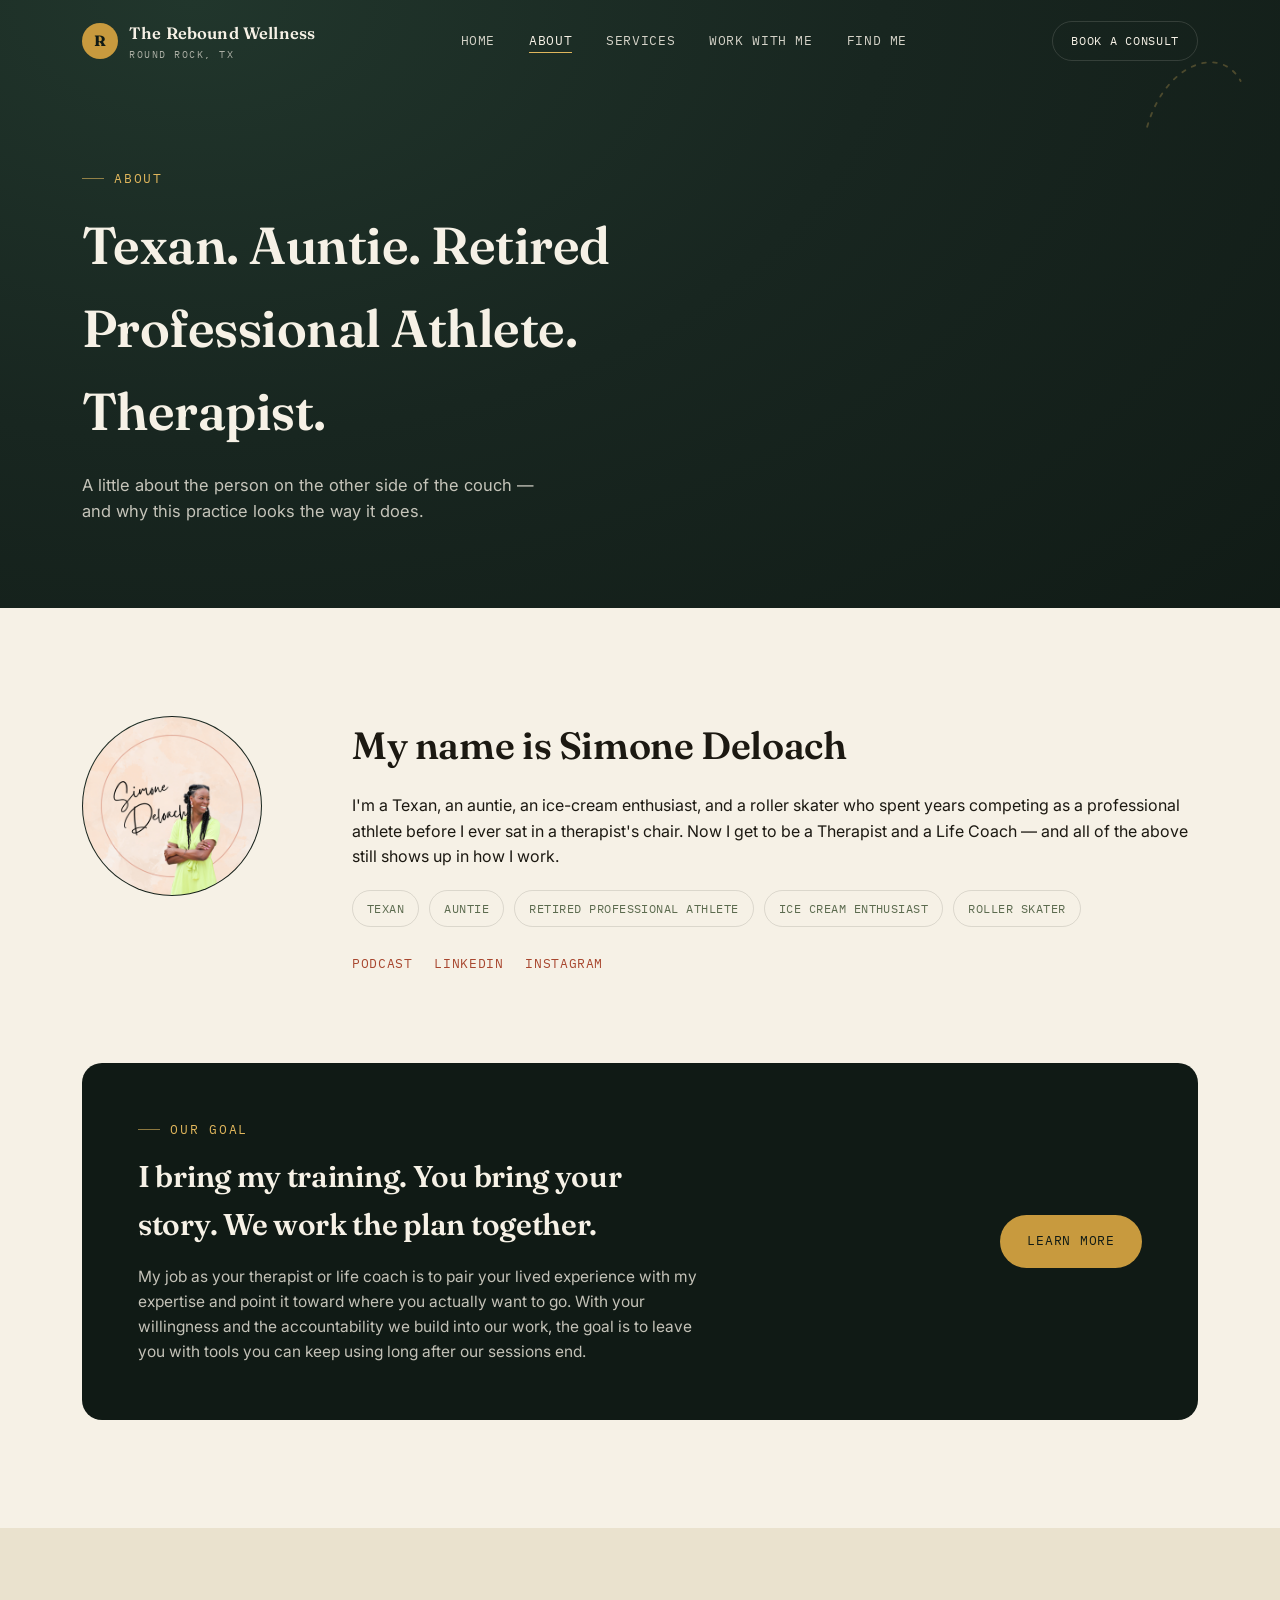
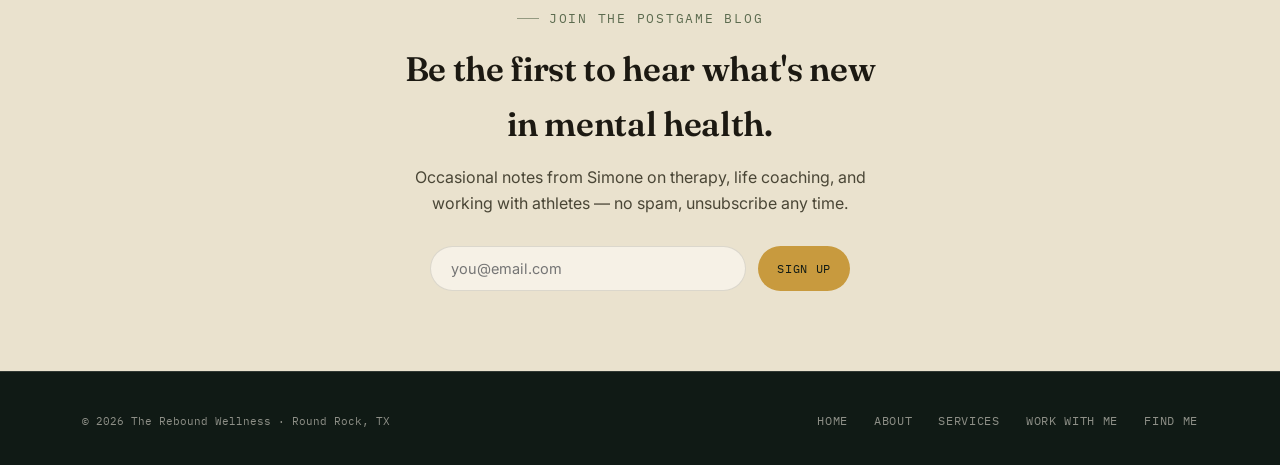
==== about.html @ cf6c08a4 "Spell out "Retired Professional Athlete" everywhere on About page Co-Authored-By: Claude Sonnet 5 <n" ====
<!DOCTYPE html>
<html lang="en">
<head>
<meta charset="UTF-8">
<meta name="viewport" content="width=device-width, initial-scale=1.0">
<title>About Simone | The Rebound Wellness</title>
<meta name="description" content="Meet Simone Deloach — Texan, auntie, retired professional athlete, and the therapist and life coach behind The Rebound Wellness.">
<link rel="preconnect" href="https://fonts.googleapis.com">
<link rel="preconnect" href="https://fonts.gstatic.com" crossorigin>
<link href="https://fonts.googleapis.com/css2?family=Fraunces:ital,opsz,wght@0,9..144,300..900;1,9..144,300..900&family=Inter:wght@400;500;600;700&family=IBM+Plex+Mono:wght@400;500&display=swap" rel="stylesheet">
<link rel="stylesheet" href="styles.css">
</head>
<body>

<nav class="nav" id="nav">
  <div class="wrap nav__row">
    <a href="index.html" class="nav__mark">
      <span class="nav__badge">R</span>
      <span class="nav__word">The Rebound Wellness<span>Round Rock, TX</span></span>
    </a>
    <div class="nav__links">
      <a href="index.html">Home</a>
      <a href="about.html" class="is-active">About</a>
      <a href="services.html">Services</a>
      <a href="work-with-me.html">Work With Me</a>
      <a href="find-me.html">Find Me</a>
    </div>
    <div class="nav__right">
      <a href="work-with-me.html" class="btn btn--ghost-dark btn--small">Book a Consult</a>
      <button class="nav__burger" id="burgerBtn" aria-label="Open menu"><span></span><span></span><span></span></button>
    </div>
  </div>
</nav>

<div class="mobile-menu" id="mobileMenu">
  <button class="mobile-close" id="mobileClose" aria-label="Close menu">&times;</button>
  <a href="index.html">Home</a>
  <a href="about.html" class="is-active">About</a>
  <a href="services.html">Services</a>
  <a href="work-with-me.html">Work With Me</a>
  <a href="find-me.html">Find Me</a>
</div>

<header class="page-hero">
  <svg class="page-hero__corner" viewBox="0 0 120 120" fill="none" aria-hidden="true">
    <path d="M10,110 C 30,40 90,20 112,60" stroke="#E0B65C" stroke-opacity="0.5" stroke-width="2" stroke-dasharray="4 8" stroke-linecap="round"/>
  </svg>
  <div class="wrap">
    <div class="eyebrow eyebrow--gold">About</div>
    <h1>Texan. Auntie. Retired Professional Athlete. Therapist.</h1>
    <p>A little about the person on the other side of the couch — and why this practice looks the way it does.</p>
  </div>
</header>

<section class="bio">
  <div class="wrap bio__grid">
    <div class="bio__badge"><img src="images/simone-deloach.png" alt="Simone Deloach"></div>
    <div>
      <h2 class="bio__name">My name is Simone Deloach</h2>
      <p>I'm a Texan, an auntie, an ice-cream enthusiast, and a roller skater who spent years competing as a professional athlete before I ever sat in a therapist's chair. Now I get to be a Therapist and a Life Coach — and all of the above still shows up in how I work.</p>
      <div class="bio__chips">
        <span class="bio__chip">Texan</span>
        <span class="bio__chip">Auntie</span>
        <span class="bio__chip">Retired Professional Athlete</span>
        <span class="bio__chip">Ice cream enthusiast</span>
        <span class="bio__chip">Roller skater</span>
      </div>
      <div class="bio__social">
        <a href="https://podcasts.apple.com/us/podcast/postgame-with-simone/id1565043404" target="_blank" rel="noopener">Podcast</a>
        <a href="https://www.linkedin.com/in/simone-deloach-lmft-a-lcdc-1b134569/" target="_blank" rel="noopener">LinkedIn</a>
        <a href="https://www.instagram.com/thereboundwellness/" target="_blank" rel="noopener">Instagram</a>
      </div>
    </div>
  </div>

  <div class="wrap">
    <div class="goal-panel">
      <div class="goal-panel__grid">
        <div>
          <div class="eyebrow eyebrow--gold">Our Goal</div>
          <h3>I bring my training. You bring your story. We work the plan together.</h3>
          <p>My job as your therapist or life coach is to pair your lived experience with my expertise and point it toward where you actually want to go. With your willingness and the accountability we build into our work, the goal is to leave you with tools you can keep using long after our sessions end.</p>
        </div>
        <a href="services.html" class="btn btn--gold">Learn more</a>
      </div>
    </div>
  </div>
</section>

<section class="newsletter" id="newsletterWrap">
  <div class="wrap newsletter__inner">
    <div class="eyebrow eyebrow--moss eyebrow--center">Join the PostGame Blog</div>
    <h2>Be the first to hear what's new in mental health.</h2>
    <p>Occasional notes from Simone on therapy, life coaching, and working with athletes — no spam, unsubscribe any time.</p>
    <form class="newsletter__form" id="newsletterForm">
      <input type="email" placeholder="you@email.com" required aria-label="Email address">
      <button type="submit" class="btn btn--gold btn--small">Sign up</button>
    </form>
    <p class="newsletter__note" id="newsletterNote">Thanks for signing up!</p>
  </div>
</section>

<footer>
  <div class="wrap footer__row">
    <div class="footer__fine">© <span id="year"></span> The Rebound Wellness · Round Rock, TX</div>
    <div class="footer__links">
      <a href="index.html">Home</a>
      <a href="about.html">About</a>
      <a href="services.html">Services</a>
      <a href="work-with-me.html">Work With Me</a>
      <a href="find-me.html">Find Me</a>
    </div>
  </div>
</footer>

<script src="script.js"></script>
</body>
</html>
---- styles.css ----
/* ==========================================================================
   The Rebound Wellness — shared design system
   ========================================================================== */

:root{
  --court:#182620;
  --court-deep:#101a15;
  --bone:#F6F1E6;
  --bone-dim:#EAE2CE;
  --gold:#C89A3E;
  --gold-bright:#E0B65C;
  --ember:#A8472F;
  --moss:#5C6B4F;
  --ink:#1C1912;
  --line-on-dark: rgba(246,241,230,0.14);
  --line-on-light: rgba(28,25,18,0.12);

  --font-display: 'Fraunces', serif;
  --font-body: 'Inter', sans-serif;
  --font-mono: 'IBM Plex Mono', monospace;

  --wrap: 1180px;
}

*{ box-sizing: border-box; margin:0; padding:0; }
html{ scroll-behavior: smooth; scroll-padding-top: 90px; }
body{
  background: var(--bone);
  color: var(--ink);
  font-family: var(--font-body);
  font-size: 16px;
  line-height: 1.6;
  -webkit-font-smoothing: antialiased;
}
img,svg{ display:block; max-width:100%; }
a{ color: inherit; text-decoration:none; }
ul{ list-style:none; }
button{ font-family: inherit; cursor:pointer; }
.wrap{ width: 100%; max-width: var(--wrap); margin: 0 auto; padding: 0 32px; }

.eyebrow{
  font-family: var(--font-mono);
  font-size: 12.5px;
  letter-spacing: 0.14em;
  text-transform: uppercase;
  display:flex; align-items:center; gap:10px;
}
.eyebrow::before{
  content:""; width:22px; height:1px; background: currentColor; opacity:0.6;
}
.eyebrow--gold{ color: var(--gold-bright); }
.eyebrow--moss{ color: var(--moss); }
.eyebrow--center{ justify-content:center; }

h1,h2,h3{ font-family: var(--font-display); font-weight: 600; letter-spacing: -0.01em; }

.btn{
  display:inline-flex; align-items:center; gap:10px;
  font-family: var(--font-mono);
  font-size: 13px; letter-spacing:0.06em; text-transform: uppercase;
  padding: 15px 26px;
  border-radius: 999px;
  border: 1px solid transparent;
  background:none;
  transition: transform 0.25s ease, background 0.25s ease, color 0.25s ease, border-color .25s ease;
}
.btn:hover{ transform: translateY(-2px); }
.btn--gold{ background: var(--gold); color: var(--court-deep); }
.btn--gold:hover{ background: var(--gold-bright); }
.btn--ghost-dark{ border-color: var(--line-on-dark); color: var(--bone); }
.btn--ghost-dark:hover{ border-color: var(--gold-bright); color: var(--gold-bright); }
.btn--ghost-light{ border-color: var(--line-on-light); color: var(--ink); }
.btn--ghost-light:hover{ border-color: var(--ember); color: var(--ember); }
.btn--small{ padding: 10px 18px; font-size:11.5px; }

/* ---------- NAV ---------- */
.nav{
  position: fixed; top:0; left:0; right:0; z-index: 100;
  padding: 20px 0;
  transition: background .35s ease, padding .35s ease, border-color .35s ease;
  border-bottom: 1px solid transparent;
}
.nav.is-scrolled{
  background: rgba(246,241,230,0.92);
  backdrop-filter: blur(10px);
  padding: 13px 0;
  border-bottom-color: var(--line-on-light);
}
/* interior pages start with a dark hero already, so the nav needs to sit
   readably before scroll too — pages without the tall animated hero opt
   into .nav--solid to render on a bone background from the start */
.nav--solid{ background: rgba(246,241,230,0.92); backdrop-filter: blur(10px); border-bottom-color: var(--line-on-light); }
.nav--solid .nav__mark, .nav--solid .nav__links a, .nav--solid .nav__burger span{ color: var(--ink) !important; }
.nav--solid .nav__burger span{ background: var(--ink); }

.nav__row{ display:flex; align-items:center; justify-content:space-between; }
.nav__mark{ display:flex; align-items:center; gap:11px; color: var(--bone); }
.nav.is-scrolled .nav__mark{ color: var(--ink); }
.nav__badge{
  width:36px; height:36px; border-radius:50%;
  background: var(--gold);
  color: var(--court-deep);
  font-family: var(--font-display); font-weight:700; font-size:15px;
  display:flex; align-items:center; justify-content:center;
  flex-shrink:0;
}
.nav__word{ font-family: var(--font-display); font-size:16.5px; font-weight:600; letter-spacing:0.01em; }
.nav__word span{ display:block; font-family: var(--font-mono); font-size:9.5px; letter-spacing:0.16em; text-transform:uppercase; opacity:0.65; font-weight:400; margin-top:1px;}

.nav__links{ display:flex; align-items:center; gap:34px; }
.nav__links a{
  font-family: var(--font-mono); font-size:12.5px; letter-spacing:0.05em; text-transform:uppercase;
  color: var(--bone); opacity:0.85; position:relative; padding-bottom:3px;
}
.nav.is-scrolled .nav__links a{ color: var(--ink); }
.nav__links a::after{
  content:""; position:absolute; left:0; bottom:0; width:0; height:1px; background: var(--gold-bright);
  transition: width .25s ease;
}
.nav__links a:hover::after{ width:100%; }
.nav__links a.is-active{ opacity:1; }
.nav__links a.is-active::after{ width:100%; }
.nav__right{ display:flex; align-items:center; gap:22px; }

.nav__burger{
  display:none; flex-direction:column; gap:5px; background:none; border:none; padding:6px;
}
.nav__burger span{ width:22px; height:2px; background: var(--bone); display:block; }
.nav.is-scrolled .nav__burger span{ background: var(--ink); }

.mobile-menu{
  position: fixed; inset:0; background: var(--court-deep); z-index: 99;
  display:flex; flex-direction:column; align-items:center; justify-content:center; gap:28px;
  transform: translateY(-100%); transition: transform .4s ease;
}
.mobile-menu.is-open{ transform: translateY(0); }
.mobile-menu a{ font-family: var(--font-display); font-size: 30px; color: var(--bone); }
.mobile-menu a:hover{ color: var(--gold-bright); }
.mobile-menu a.is-active{ color: var(--gold-bright); }
.mobile-close{ position:absolute; top:24px; right:28px; background:none; border:none; color:var(--bone); font-size:28px; }

/* ---------- HOME HERO (index.html only) ---------- */
.hero{
  position:relative;
  background: radial-gradient(120% 140% at 85% 0%, #21362c 0%, var(--court) 45%, var(--court-deep) 100%);
  color: var(--bone);
  padding: 168px 0 110px;
  overflow:hidden;
}
.hero__bgword{
  position:absolute; top:8%; left:-4%;
  font-family: var(--font-display); font-weight:700; font-size: 260px;
  color: rgba(246,241,230,0.035);
  letter-spacing: -0.03em; white-space:nowrap; transform: rotate(-4deg);
  pointer-events:none; user-select:none;
}
.hero__grid{
  position:relative; z-index:2;
  display:grid; grid-template-columns: 1.05fr 0.85fr; gap:50px; align-items:center;
}
.hero__eyebrow{ margin-bottom: 26px; }
.hero h1{
  font-size: clamp(38px, 5vw, 62px);
  line-height: 1.06;
  max-width: 640px;
}
.hero h1 em{ font-style: italic; color: var(--gold-bright); font-weight:500; }
.hero__sub{
  margin-top: 24px; max-width: 460px;
  font-size: 17px; color: rgba(246,241,230,0.78);
}
.hero__ctas{ margin-top: 38px; display:flex; gap:16px; flex-wrap:wrap; }

.hero__visual{ position:relative; width:100%; aspect-ratio: 1/0.92; }
.hero__visual svg{ width:100%; height:100%; }
.arc-path{
  stroke-dasharray: 6 10;
  stroke-dashoffset: 900;
  animation: draw-arc 2.4s 0.4s cubic-bezier(.4,.1,.2,1) forwards;
}
.arc-hoop-ring{ opacity:0; animation: fade-in 0.6s 2.2s ease forwards; }
.arc-ball{
  opacity:0; transform-origin: center;
  animation: fade-in 0.4s 2.1s ease forwards, pulse-ball 2.4s 2.5s ease-in-out infinite;
}
@keyframes draw-arc{ to{ stroke-dashoffset: 0; } }
@keyframes fade-in{ to{ opacity:1; } }
@keyframes pulse-ball{
  0%,100%{ transform: scale(1); opacity:1; }
  50%{ transform: scale(1.35); opacity:0.55; }
}
@media (prefers-reduced-motion: reduce){
  .arc-path{ animation:none; stroke-dashoffset:0; }
  .arc-hoop-ring,.arc-ball{ animation:none; opacity:1; }
}

.hero__scroll{
  position:absolute; bottom:36px; left:32px; z-index:2;
  display:flex; align-items:center; gap:10px;
  font-family: var(--font-mono); font-size:11px; letter-spacing:0.14em; text-transform:uppercase;
  color: rgba(246,241,230,0.55);
}
.hero__scroll-line{ width:1px; height:34px; background: linear-gradient(var(--gold-bright), transparent); }

/* ---------- INTERIOR PAGE HERO (about/services/work-with-me/find-me) ---------- */
.page-hero{
  position:relative; overflow:hidden;
  background: radial-gradient(120% 160% at 15% 0%, #21362c 0%, var(--court) 45%, var(--court-deep) 100%);
  color: var(--bone);
  padding: 168px 0 84px;
}
.page-hero__corner{
  position:absolute; top:26px; right:32px; width:110px; height:110px; opacity:0.55;
}
.page-hero h1{ font-size: clamp(34px,4.6vw,52px); margin-top:16px; max-width:640px; }
.page-hero p{ margin-top:18px; max-width:480px; font-size:16.5px; color: rgba(246,241,230,0.78); }
.page-hero__ctas{ margin-top:32px; display:flex; gap:16px; flex-wrap:wrap; }

/* ---------- SECTION SHARED ---------- */
section{ padding: 108px 0; }
.section--tight{ padding: 84px 0; }
.section-head{ max-width: 620px; margin-bottom: 56px; }
.section-head h2{ font-size: clamp(30px,3.4vw,42px); margin-top:18px; }
.section-head p{ margin-top:16px; color: #43402f; font-size:16px; max-width:520px; }
.section-head--center{ margin-left:auto; margin-right:auto; text-align:center; }
.section-head--center p{ margin-left:auto; margin-right:auto; }
.section-head--center .eyebrow{ justify-content:center; }

/* ---------- JOURNEY / TIMELINE ---------- */
.journey{ background: var(--bone); position:relative; }
.timeline{ border-top: 1px solid var(--line-on-light); }
.tl-item{
  display:grid; grid-template-columns: 130px 40px 1fr;
  gap: 0 26px;
  padding: 34px 0;
  border-bottom: 1px solid var(--line-on-light);
}
.tl-item__date{
  font-family: var(--font-mono); font-size:14px; letter-spacing:0.04em; color: var(--ember);
  padding-top:4px;
}
.tl-item__rail{ display:flex; justify-content:center; }
.tl-item__dot{
  width:11px; height:11px; border-radius:50%; background: var(--gold); margin-top:8px;
  box-shadow: 0 0 0 5px var(--bone-dim);
}
.tl-item__title{ font-family: var(--font-display); font-size:21px; font-weight:600; margin-bottom:8px; }
.tl-item__body{ color:#4a4636; max-width: 620px; font-size:15.5px; }

/* ---------- QUOTE ---------- */
.quote-band{
  background: var(--court-deep); color: var(--bone);
  position:relative; overflow:hidden;
}
.quote-band::before{
  content:""; position:absolute; inset:0;
  background-image: repeating-linear-gradient(115deg, rgba(246,241,230,0.03) 0 1px, transparent 1px 64px);
}
.quote-inner{ position:relative; max-width: 780px; margin:0 auto; text-align:center; }
.quote-mark{
  font-family: var(--font-display); font-size:80px; color: var(--gold); line-height:1; margin-bottom:6px;
}
.quote-text{
  font-family: var(--font-display); font-weight:400; font-style:italic;
  font-size: clamp(22px,2.6vw,30px); line-height:1.4; color: var(--bone);
}
.quote-cite{
  margin-top: 28px; font-family: var(--font-mono); font-size:12.5px; letter-spacing:0.08em;
  text-transform:uppercase; color: var(--gold-bright);
}

/* ---------- SERVICES ---------- */
.services{ background: var(--bone); }
.service-grid{ display:grid; grid-template-columns: repeat(3,1fr); gap:1px; background: var(--line-on-light); border:1px solid var(--line-on-light); }
.service-card{
  background: var(--bone); padding: 44px 34px;
  display:flex; flex-direction:column; min-height: 340px;
  transition: background .3s ease;
}
.service-card:hover{ background: var(--bone-dim); }
.service-card__num{ font-family: var(--font-mono); font-size:13px; color: var(--gold); letter-spacing:0.05em; }
.service-card h3{ font-size:23px; margin-top:18px; margin-bottom:14px; }
.service-card p{ color:#4a4636; font-size:15px; flex-grow:1; }
.service-card .btn{ align-self:flex-start; margin-top:24px; }

/* ---------- PARTNERS strip (teaser row) ---------- */
.partners{ padding: 70px 0; background: var(--bone-dim); }
.partners__row{ display:flex; flex-wrap:wrap; align-items:center; justify-content:center; gap: 14px 0; }
.partners__row span.mark{ font-family: var(--font-mono); font-size:13px; letter-spacing:0.06em; text-transform:uppercase; color: var(--moss); padding: 0 22px; }
.partners__row span.sep{ color: var(--gold); opacity:0.7; font-size:13px; }
.partners__label{ text-align:center; margin-bottom:30px; }
.partners__more{ text-align:center; margin-top:34px; }

/* ---------- SPOTLIGHTS (Find Me page) ---------- */
.spotlight{
  display:grid; grid-template-columns: 90px 1fr; gap:0 30px;
  padding: 48px 0; border-bottom: 1px solid var(--line-on-light);
  align-items:start;
}
.spotlight:first-child{ border-top: 1px solid var(--line-on-light); }
.spotlight__num{ font-family: var(--font-mono); font-size:15px; color: var(--gold); padding-top:6px; }
.spotlight__body h3{ font-size:26px; margin-bottom:14px; }
.spotlight__body p{ color:#4a4636; font-size:15.5px; max-width:640px; margin-bottom:16px; }

/* ---------- NOTICE CARD (full Good Faith Estimate section) ---------- */
.notice{ background: var(--bone); }
.notice-card{
  background: var(--bone-dim); border:1px solid var(--line-on-light); border-radius: 18px;
  padding: 46px 50px;
}
.notice-card h3{ font-size:22px; margin-top:14px; margin-bottom:16px; }
.notice-card p{ color:#4a4636; font-size:15px; max-width:760px; margin-bottom:14px; }
.notice-card p:last-child{ margin-bottom:0; }
.notice-card a{ color: var(--ember); border-bottom:1px solid rgba(168,71,47,0.35); }

/* ---------- GOOD FAITH STRIP ---------- */
.gfe-strip{ background: var(--court); color: rgba(246,241,230,0.72); padding: 26px 0; font-size:13px; line-height:1.7; }
.gfe-strip .wrap{ display:flex; gap:18px; align-items:flex-start; }
.gfe-strip strong{ color: var(--bone); }
.gfe-strip a{ color: var(--gold-bright); border-bottom:1px solid rgba(224,182,92,0.4); }
.gfe-icon{ font-family: var(--font-mono); color: var(--gold-bright); flex-shrink:0; }

/* ---------- BIO / ABOUT ---------- */
.bio{ background: var(--bone); }
.bio__grid{ display:grid; grid-template-columns: 220px 1fr; gap:50px; align-items:start; }
.bio__badge{
  width:180px; height:180px; border-radius:50%;
  background: radial-gradient(circle at 35% 30%, #21362c, var(--court-deep));
  display:flex; align-items:center; justify-content:center;
  font-family: var(--font-display); font-weight:700; font-size:56px; color: var(--gold-bright);
  border: 1px solid var(--line-on-light);
  overflow: hidden;
}
.bio__badge img{ width:100%; height:100%; object-fit:cover; display:block; }
.bio__name{ font-size: clamp(28px,3vw,38px); margin-bottom:16px; }
.bio__chips{ display:flex; flex-wrap:wrap; gap:10px; margin: 20px 0 26px; }
.bio__chip{
  font-family: var(--font-mono); font-size:12px; letter-spacing:0.04em; text-transform:uppercase;
  padding: 8px 14px; border-radius: 999px; border:1px solid var(--line-on-light); color: var(--moss);
}
.bio__social{ display:flex; gap:22px; margin-top:8px; }
.bio__social a{ font-family: var(--font-mono); font-size:12.5px; letter-spacing:0.05em; text-transform:uppercase; color: var(--ember); }
.bio__social a:hover{ text-decoration: underline; }

.goal-panel{ background: var(--court-deep); color: var(--bone); border-radius: 20px; padding: 56px; margin-top: 90px; }
.goal-panel__grid{ display:grid; grid-template-columns: 1fr auto; gap: 40px; align-items:center; }
.goal-panel h3{ font-size: clamp(24px,2.6vw,30px); margin-top:14px; max-width:560px; }
.goal-panel p{ margin-top:16px; color: rgba(246,241,230,0.78); max-width:560px; font-size:15.5px; }

.newsletter{ background: var(--bone-dim); padding: 80px 0; }
.newsletter__inner{ max-width:560px; margin:0 auto; text-align:center; }
.newsletter__inner h2{ font-size: clamp(26px,3vw,34px); margin-top:14px; }
.newsletter__inner p{ margin-top:14px; color:#4a4636; }
.newsletter__form{ display:flex; gap:12px; margin-top:30px; max-width:420px; margin-left:auto; margin-right:auto; }
.newsletter__form input{
  flex-grow:1; border:1.5px solid var(--line-on-light); background: var(--bone); border-radius: 999px;
  padding: 13px 20px; font-family: var(--font-body); font-size:14.5px; color: var(--ink);
}
.newsletter__form input:focus{ outline:none; border-color: var(--ember); }
.newsletter__note{ display:none; margin-top:18px; font-family: var(--font-mono); font-size:13px; color: var(--moss); }
.newsletter__note.is-visible{ display:block; }
.newsletter.is-sent form{ display:none; }

/* ---------- HOURS / INFO (Work With Me page) ---------- */
.info-grid{ display:grid; grid-template-columns: 1fr 1fr; gap: 60px; }
.info-block h3{ font-size:21px; margin-bottom:22px; }
.hours-table{ width:100%; border-collapse:collapse; }
.hours-table tr{ border-bottom: 1px solid var(--line-on-light); }
.hours-table tr:last-child{ border-bottom:none; }
.hours-table td{ padding: 14px 0; font-size:15px; }
.hours-table td:first-child{ font-family: var(--font-mono); font-size:12.5px; letter-spacing:0.05em; text-transform:uppercase; color: var(--moss); }
.hours-table td:last-child{ text-align:right; color: var(--ink); }
.reach-list{ display:flex; flex-direction:column; gap:18px; }
.reach-list__item{ display:flex; gap:16px; }
.reach-list__label{ font-family: var(--font-mono); font-size:11px; letter-spacing:0.08em; text-transform:uppercase; color: var(--ember); width:80px; flex-shrink:0; padding-top:2px; }
.reach-list__value{ font-size:15.5px; }
.reach-list__value a:hover{ color: var(--ember); }

/* ---------- CONTACT ---------- */
.contact{ background: var(--court-deep); color: var(--bone); }
.contact__grid{ display:grid; grid-template-columns: 0.85fr 1fr; gap:70px; }
.contact h2{ font-size: clamp(30px,3.4vw,42px); margin-top:18px; color:var(--bone); }
.contact__intro{ margin-top:18px; color: rgba(246,241,230,0.72); max-width:420px; font-size:16px; }
.contact__info{ margin-top:40px; display:flex; flex-direction:column; gap:22px; }
.contact__info-item{ display:flex; gap:16px; }
.contact__info-label{ font-family: var(--font-mono); font-size:11px; letter-spacing:0.1em; text-transform:uppercase; color: var(--gold-bright); width:90px; flex-shrink:0; padding-top:2px; }
.contact__info-value{ font-size:15.5px; color: var(--bone); }
.contact__info-value a:hover{ color: var(--gold-bright); }

.form-panel{ background: var(--bone); color: var(--ink); border-radius: 18px; padding: 40px; }
.form-row{ display:grid; grid-template-columns: 1fr 1fr; gap:20px; }
.field{ margin-bottom: 22px; }
.field label{ display:block; font-family: var(--font-mono); font-size:11px; letter-spacing:0.08em; text-transform:uppercase; color: var(--moss); margin-bottom:8px; }
.field input, .field textarea{
  width:100%; border:none; border-bottom: 1.5px solid var(--line-on-light);
  background:transparent; padding: 9px 2px; font-family: var(--font-body); font-size:15px; color: var(--ink);
  transition: border-color .25s ease;
}
.field input:focus, .field textarea:focus{ outline:none; border-color: var(--ember); }
.field textarea{ resize: vertical; min-height:90px; }
.form-panel .btn{ width:100%; justify-content:center; margin-top:6px; }
.form-note{ display:none; text-align:center; padding: 30px 10px; font-family: var(--font-display); font-size:19px; }
.form-note.is-visible{ display:block; }
.form-panel.is-sent form{ display:none; }

/* ---------- CTA BAND (generic, used on interior pages) ---------- */
.cta-band{ background: var(--bone-dim); padding: 80px 0; text-align:center; }
.cta-band h2{ font-size: clamp(26px,3vw,36px); margin-top:14px; }
.cta-band p{ margin-top:14px; color:#4a4636; max-width:480px; margin-left:auto; margin-right:auto; }
.cta-band .btn{ margin-top:30px; }

/* ---------- FOOTER ---------- */
footer{ background: var(--court-deep); color: rgba(246,241,230,0.55); padding: 40px 0 34px; border-top:1px solid var(--line-on-dark); }
.footer__row{ display:flex; justify-content:space-between; align-items:center; flex-wrap:wrap; gap:16px; }
.footer__links{ display:flex; gap:26px; }
.footer__links a{ font-family: var(--font-mono); font-size:11.5px; letter-spacing:0.06em; text-transform:uppercase; }
.footer__links a:hover{ color: var(--gold-bright); }
.footer__fine{ font-family: var(--font-mono); font-size:11px; }

/* ---------- RESPONSIVE ---------- */
@media (max-width: 940px){
  .hero__grid{ grid-template-columns: 1fr; }
  .hero__visual{ max-width: 380px; margin-top:20px; }
  .service-grid{ grid-template-columns: 1fr; }
  .contact__grid{ grid-template-columns: 1fr; gap:44px; }
  .nav__links, .nav__right .btn--ghost-dark{ display:none; }
  .nav__burger{ display:flex; }
  .tl-item{ grid-template-columns: 90px 26px 1fr; }
  .bio__grid{ grid-template-columns: 1fr; }
  .bio__badge{ width:130px; height:130px; font-size:42px; }
  .goal-panel__grid{ grid-template-columns: 1fr; text-align:left; }
  .info-grid{ grid-template-columns: 1fr; gap:40px; }
}
@media (max-width: 560px){
  .wrap{ padding:0 22px; }
  section{ padding: 78px 0; }
  .hero{ padding:150px 0 90px; }
  .page-hero{ padding:140px 0 64px; }
  .form-row{ grid-template-columns:1fr; }
  .tl-item{ grid-template-columns: 1fr; gap:6px; }
  .tl-item__rail{ display:none; }
  .hero__scroll{ display:none; }
  .form-panel{ padding:28px; }
  .gfe-strip .wrap{ flex-direction:column; gap:6px; }
  .goal-panel{ padding:34px; }
  .newsletter__form{ flex-direction:column; }
  .spotlight{ grid-template-columns: 1fr; gap:8px; }
}
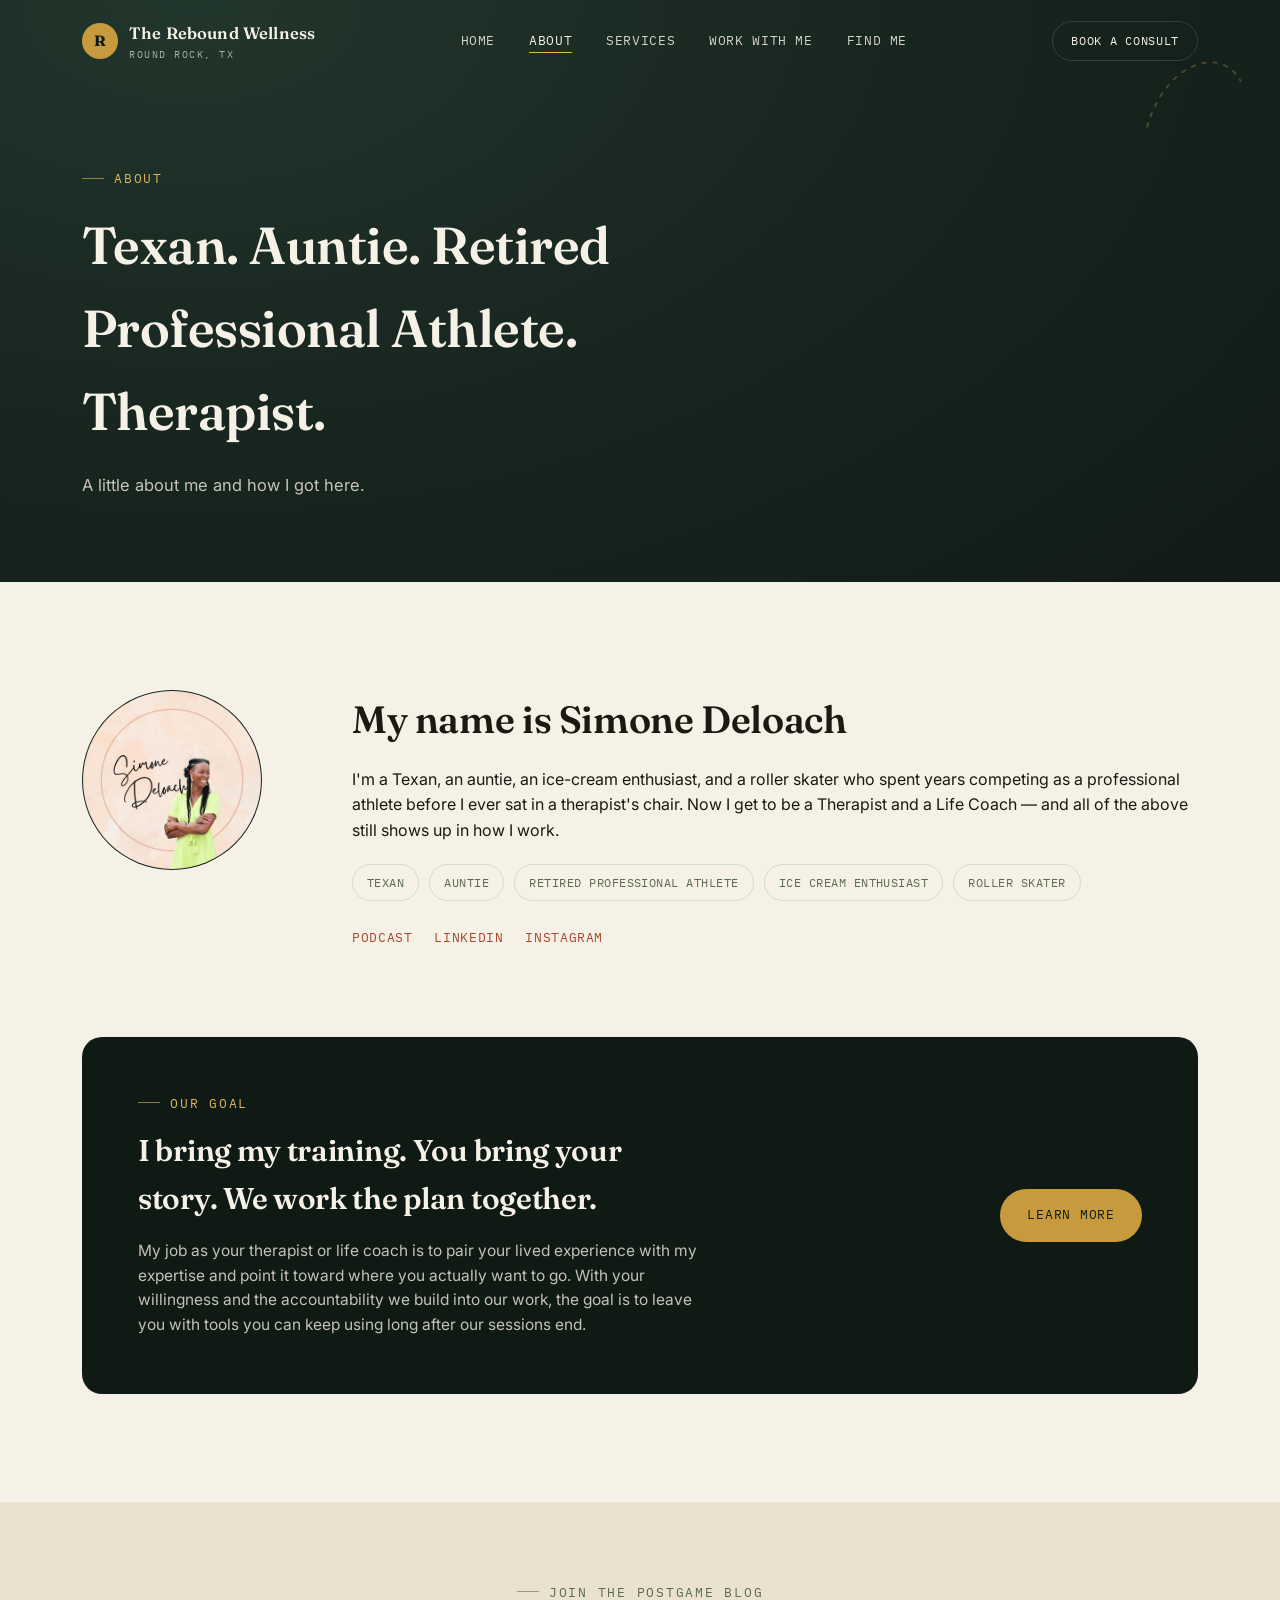
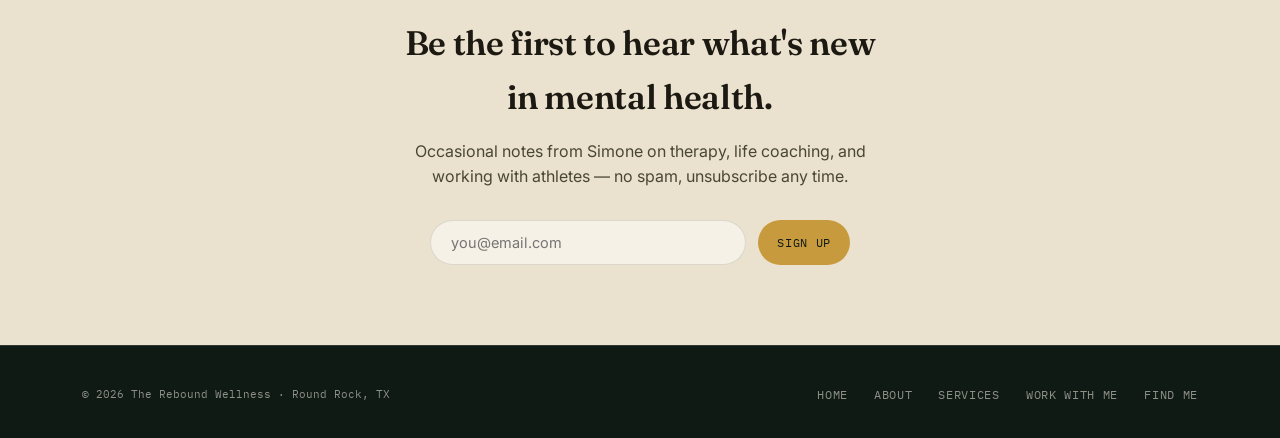
==== commit 2f7afa59: "Simplify About page subtitle Co-Authored-By: Claude Sonnet 5 <noreply@anthropic.com>" ====
--- a/about.html
+++ b/about.html
@@ -48,7 +48,7 @@
   <div class="wrap">
     <div class="eyebrow eyebrow--gold">About</div>
     <h1>Texan. Auntie. Retired Professional Athlete. Therapist.</h1>
-    <p>A little about the person on the other side of the couch — and why this practice looks the way it does.</p>
+    <p>A little about me and how I got here.</p>
   </div>
 </header>
 
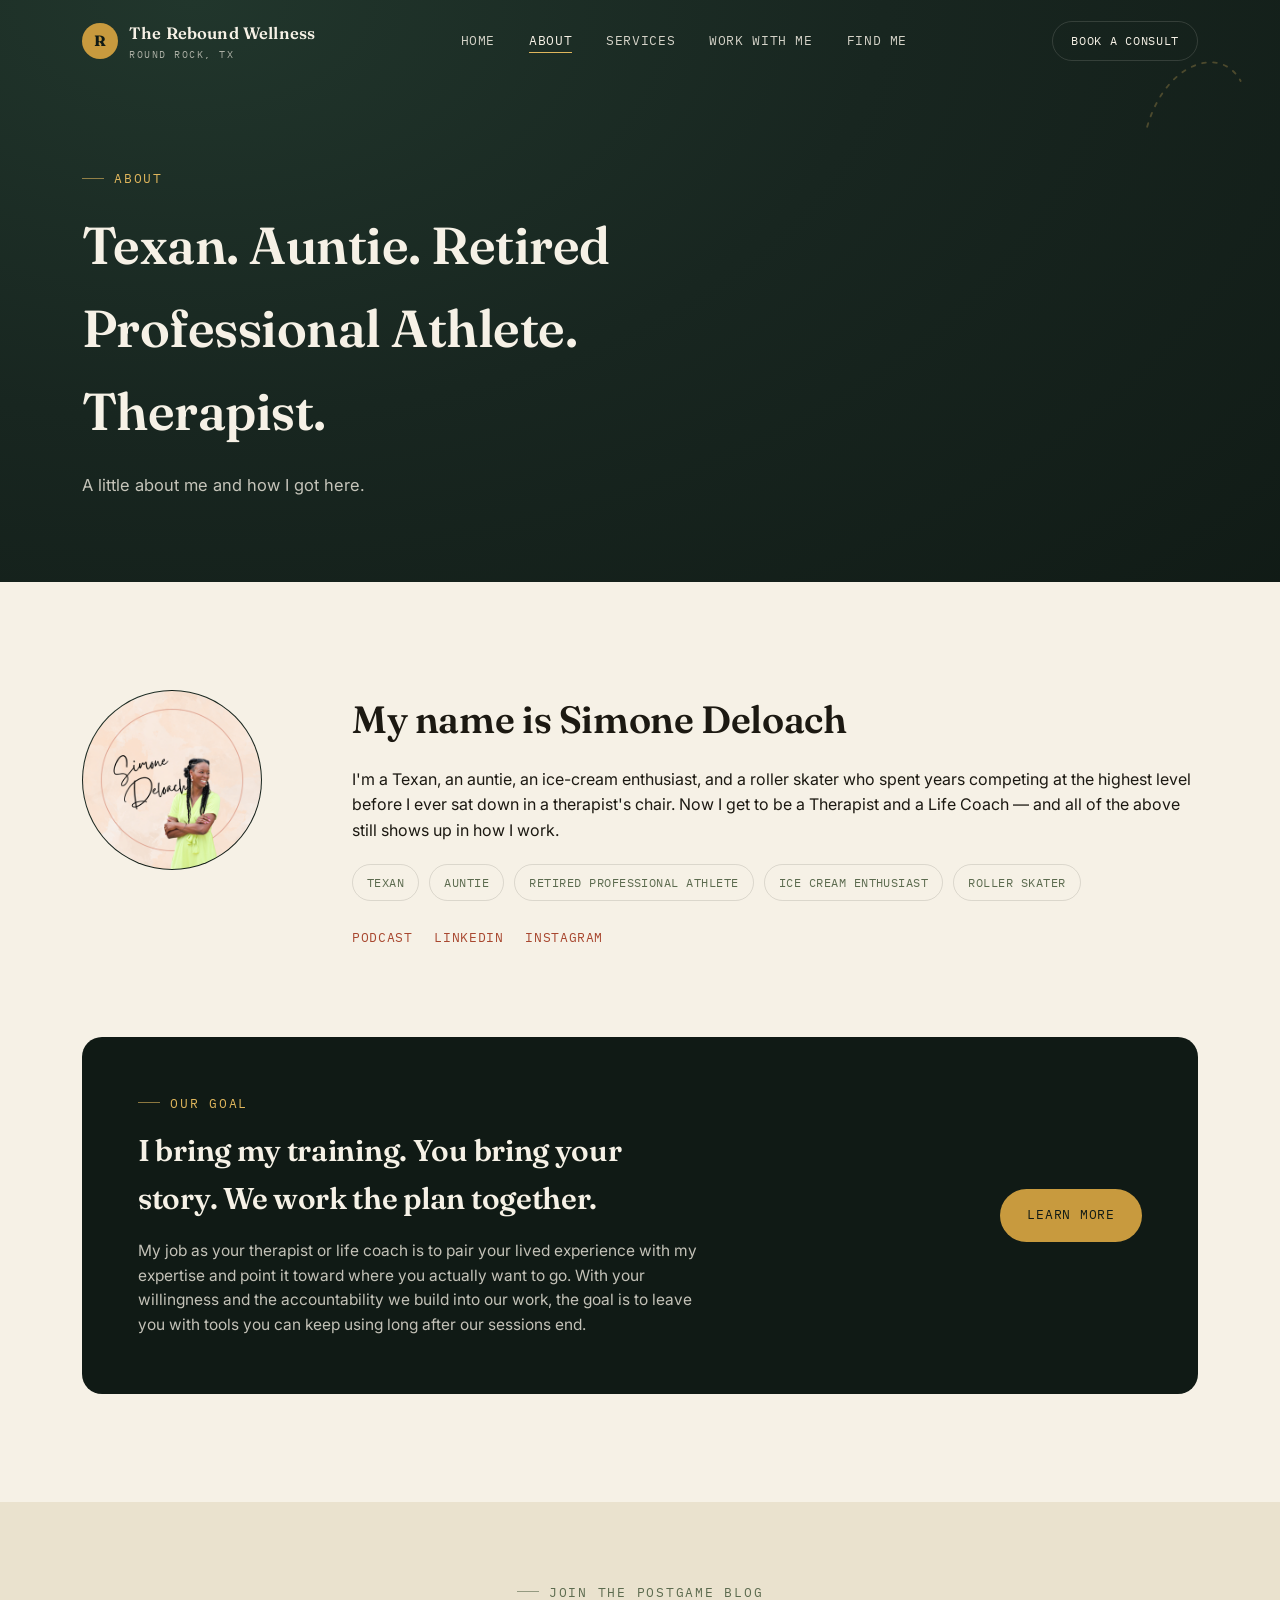
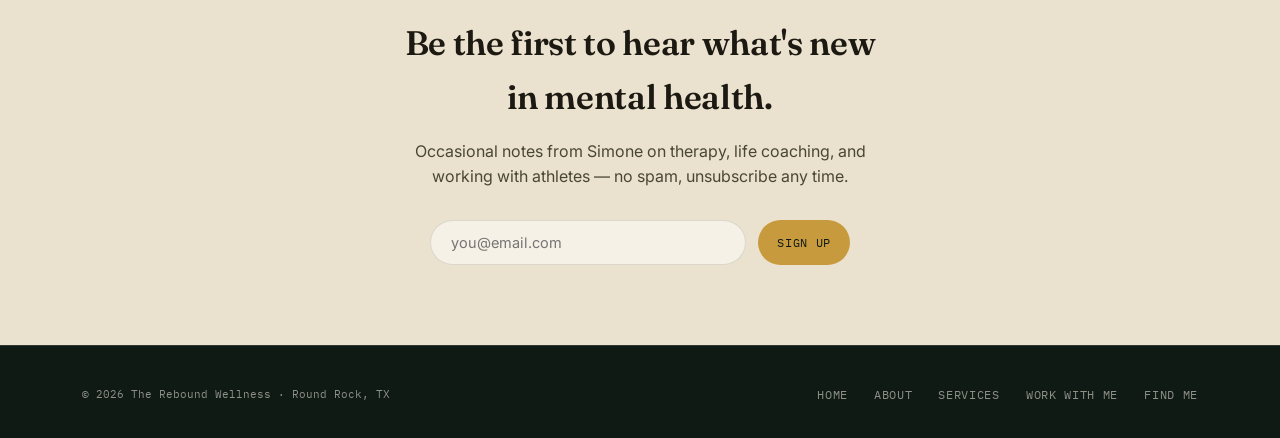
==== commit aa68c32b: "Rework bio sentence phrasing Co-Authored-By: Claude Sonnet 5 <noreply@anthropic.com>" ====
--- a/about.html
+++ b/about.html
@@ -57,7 +57,7 @@
     <div class="bio__badge"><img src="images/simone-deloach.png" alt="Simone Deloach"></div>
     <div>
       <h2 class="bio__name">My name is Simone Deloach</h2>
-      <p>I'm a Texan, an auntie, an ice-cream enthusiast, and a roller skater who spent years competing as a professional athlete before I ever sat in a therapist's chair. Now I get to be a Therapist and a Life Coach — and all of the above still shows up in how I work.</p>
+      <p>I'm a Texan, an auntie, an ice-cream enthusiast, and a roller skater who spent years competing at the highest level before I ever sat down in a therapist's chair. Now I get to be a Therapist and a Life Coach — and all of the above still shows up in how I work.</p>
       <div class="bio__chips">
         <span class="bio__chip">Texan</span>
         <span class="bio__chip">Auntie</span>
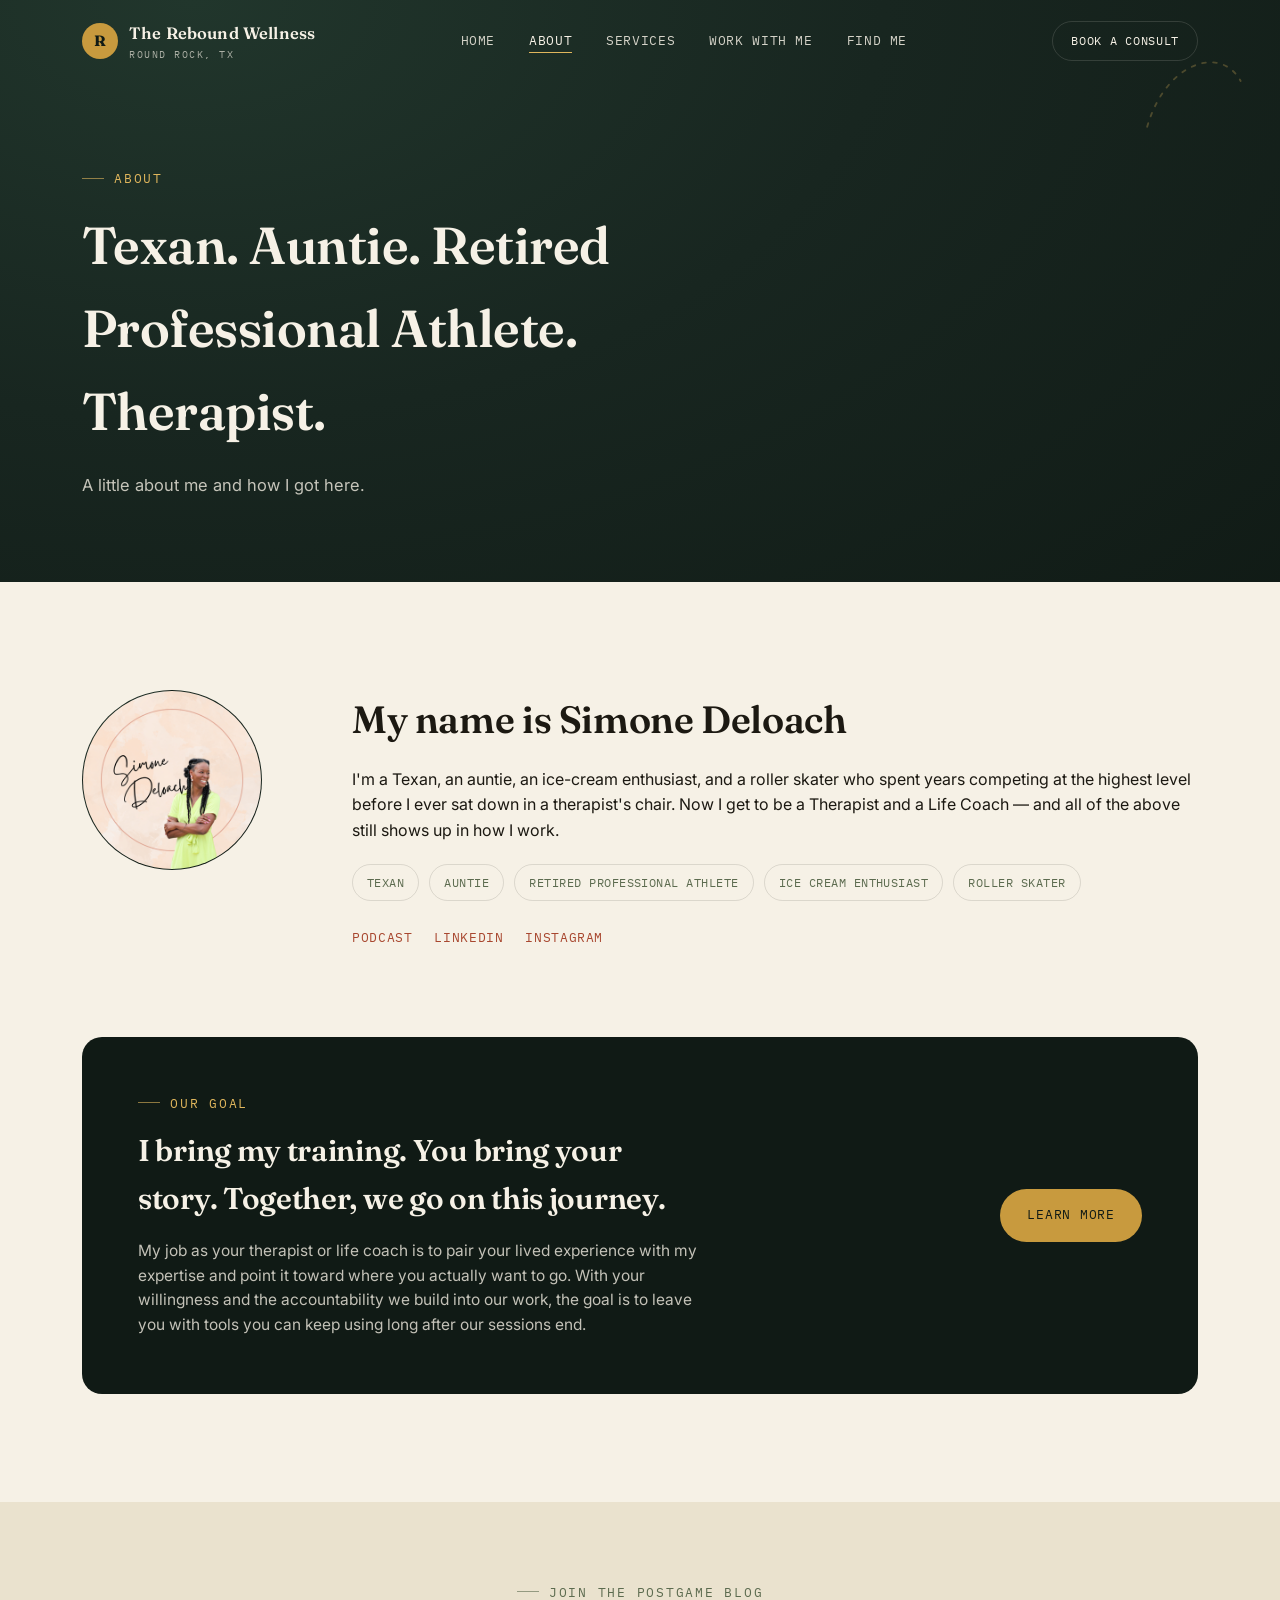
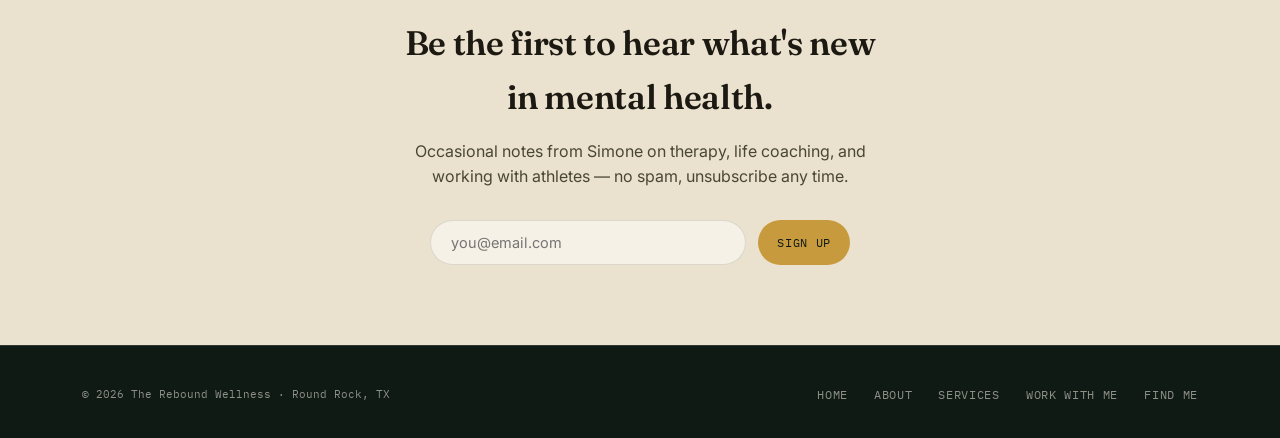
==== commit 2437ea35: "Rework goal panel closing line Co-Authored-By: Claude Sonnet 5 <noreply@anthropic.com>" ====
--- a/about.html
+++ b/about.html
@@ -78,7 +78,7 @@
       <div class="goal-panel__grid">
         <div>
           <div class="eyebrow eyebrow--gold">Our Goal</div>
-          <h3>I bring my training. You bring your story. We work the plan together.</h3>
+          <h3>I bring my training. You bring your story. Together, we go on this journey.</h3>
           <p>My job as your therapist or life coach is to pair your lived experience with my expertise and point it toward where you actually want to go. With your willingness and the accountability we build into our work, the goal is to leave you with tools you can keep using long after our sessions end.</p>
         </div>
         <a href="services.html" class="btn btn--gold">Learn more</a>
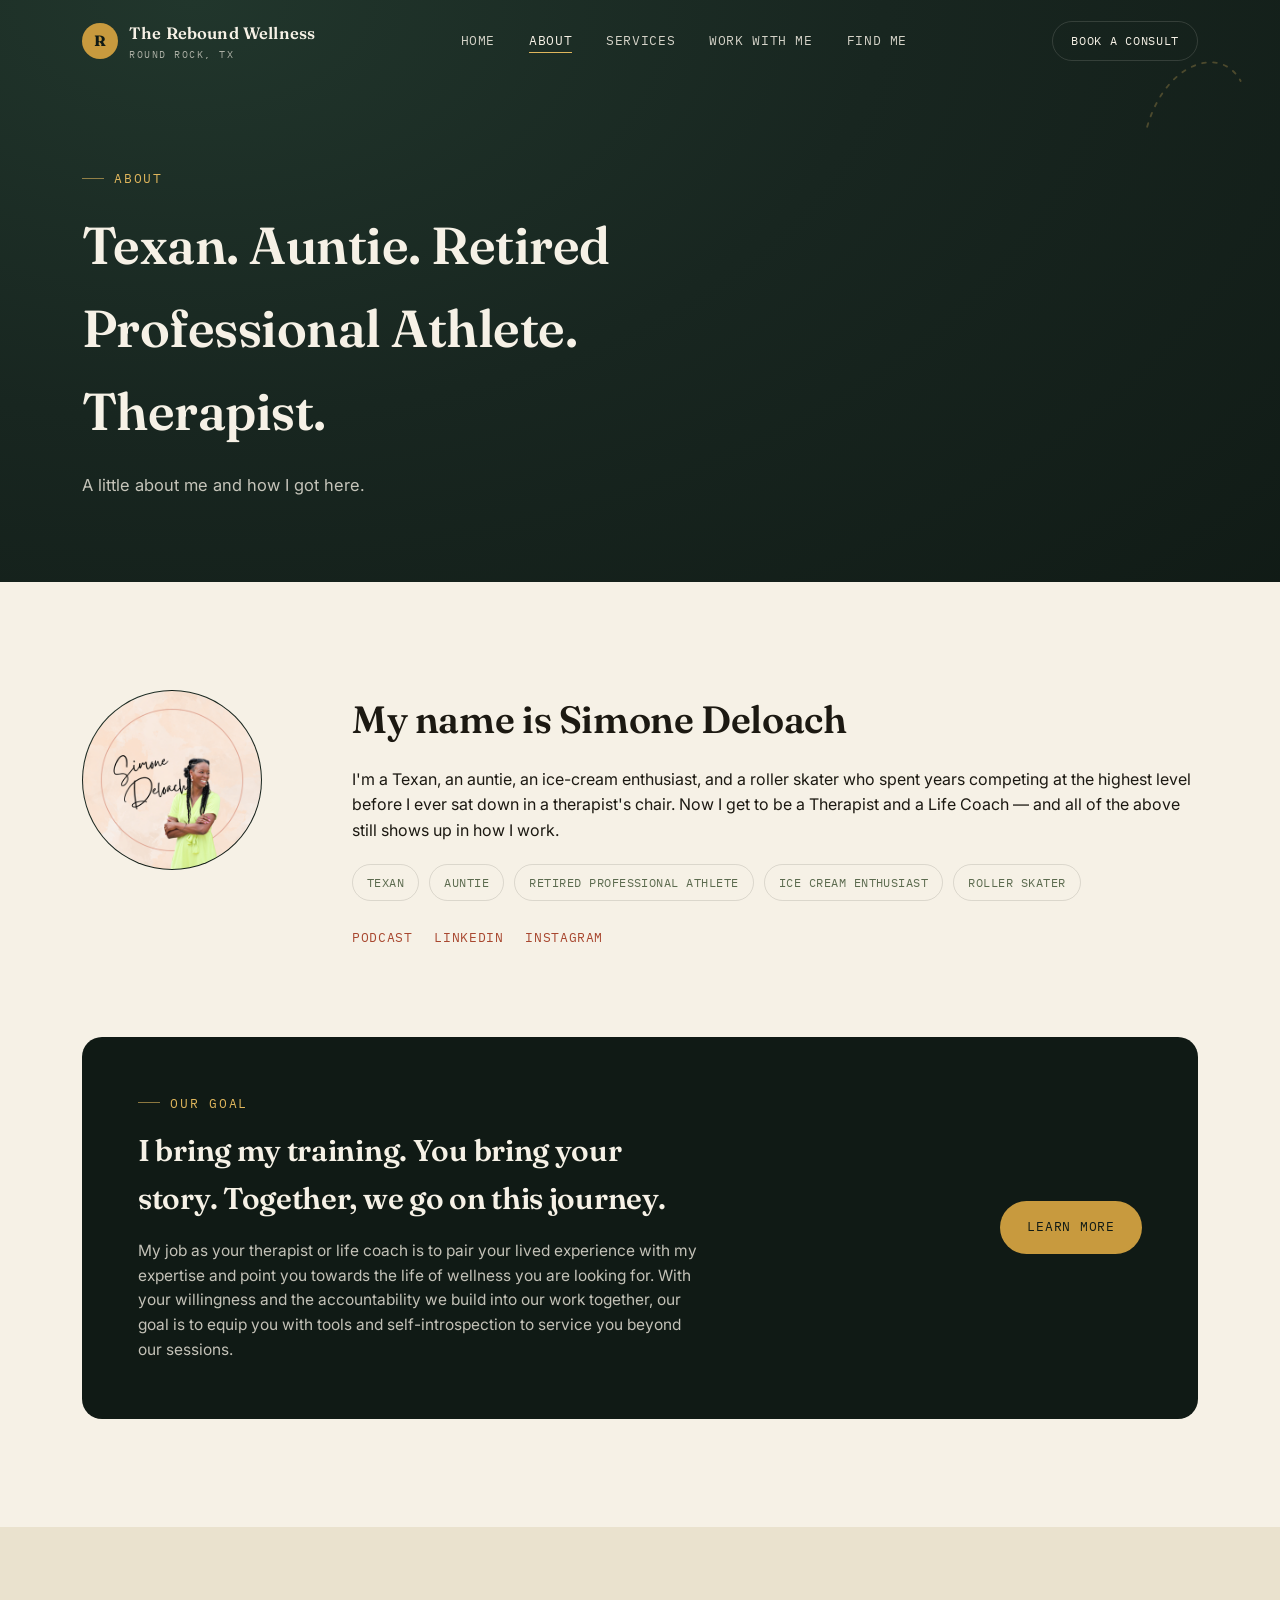
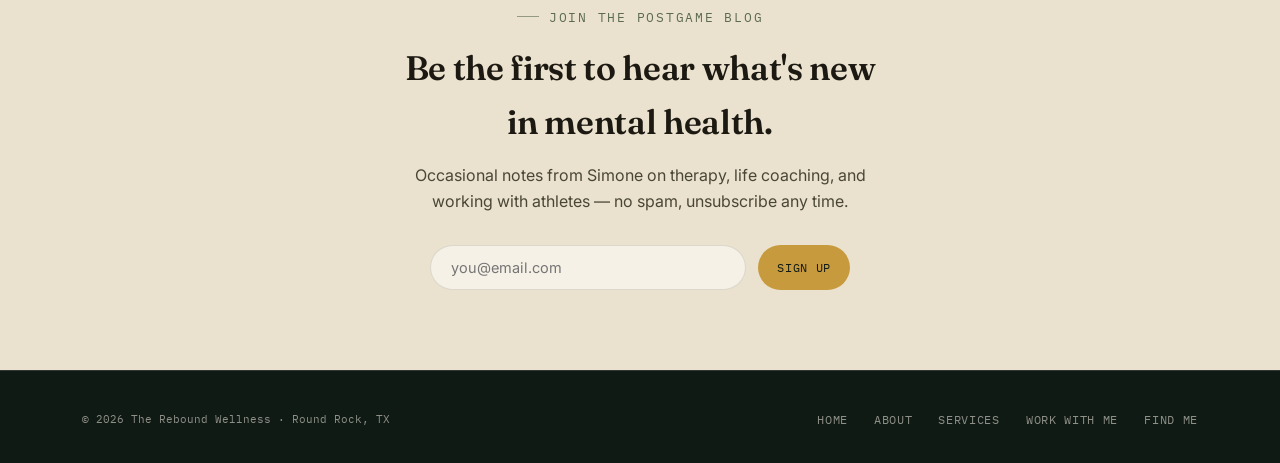
==== commit 0ab244af: "Rework goal panel paragraph copy Co-Authored-By: Claude Sonnet 5 <noreply@anthropic.com>" ====
--- a/about.html
+++ b/about.html
@@ -79,7 +79,7 @@
         <div>
           <div class="eyebrow eyebrow--gold">Our Goal</div>
           <h3>I bring my training. You bring your story. Together, we go on this journey.</h3>
-          <p>My job as your therapist or life coach is to pair your lived experience with my expertise and point it toward where you actually want to go. With your willingness and the accountability we build into our work, the goal is to leave you with tools you can keep using long after our sessions end.</p>
+          <p>My job as your therapist or life coach is to pair your lived experience with my expertise and point you towards the life of wellness you are looking for. With your willingness and the accountability we build into our work together, our goal is to equip you with tools and self-introspection to service you beyond our sessions.</p>
         </div>
         <a href="services.html" class="btn btn--gold">Learn more</a>
       </div>
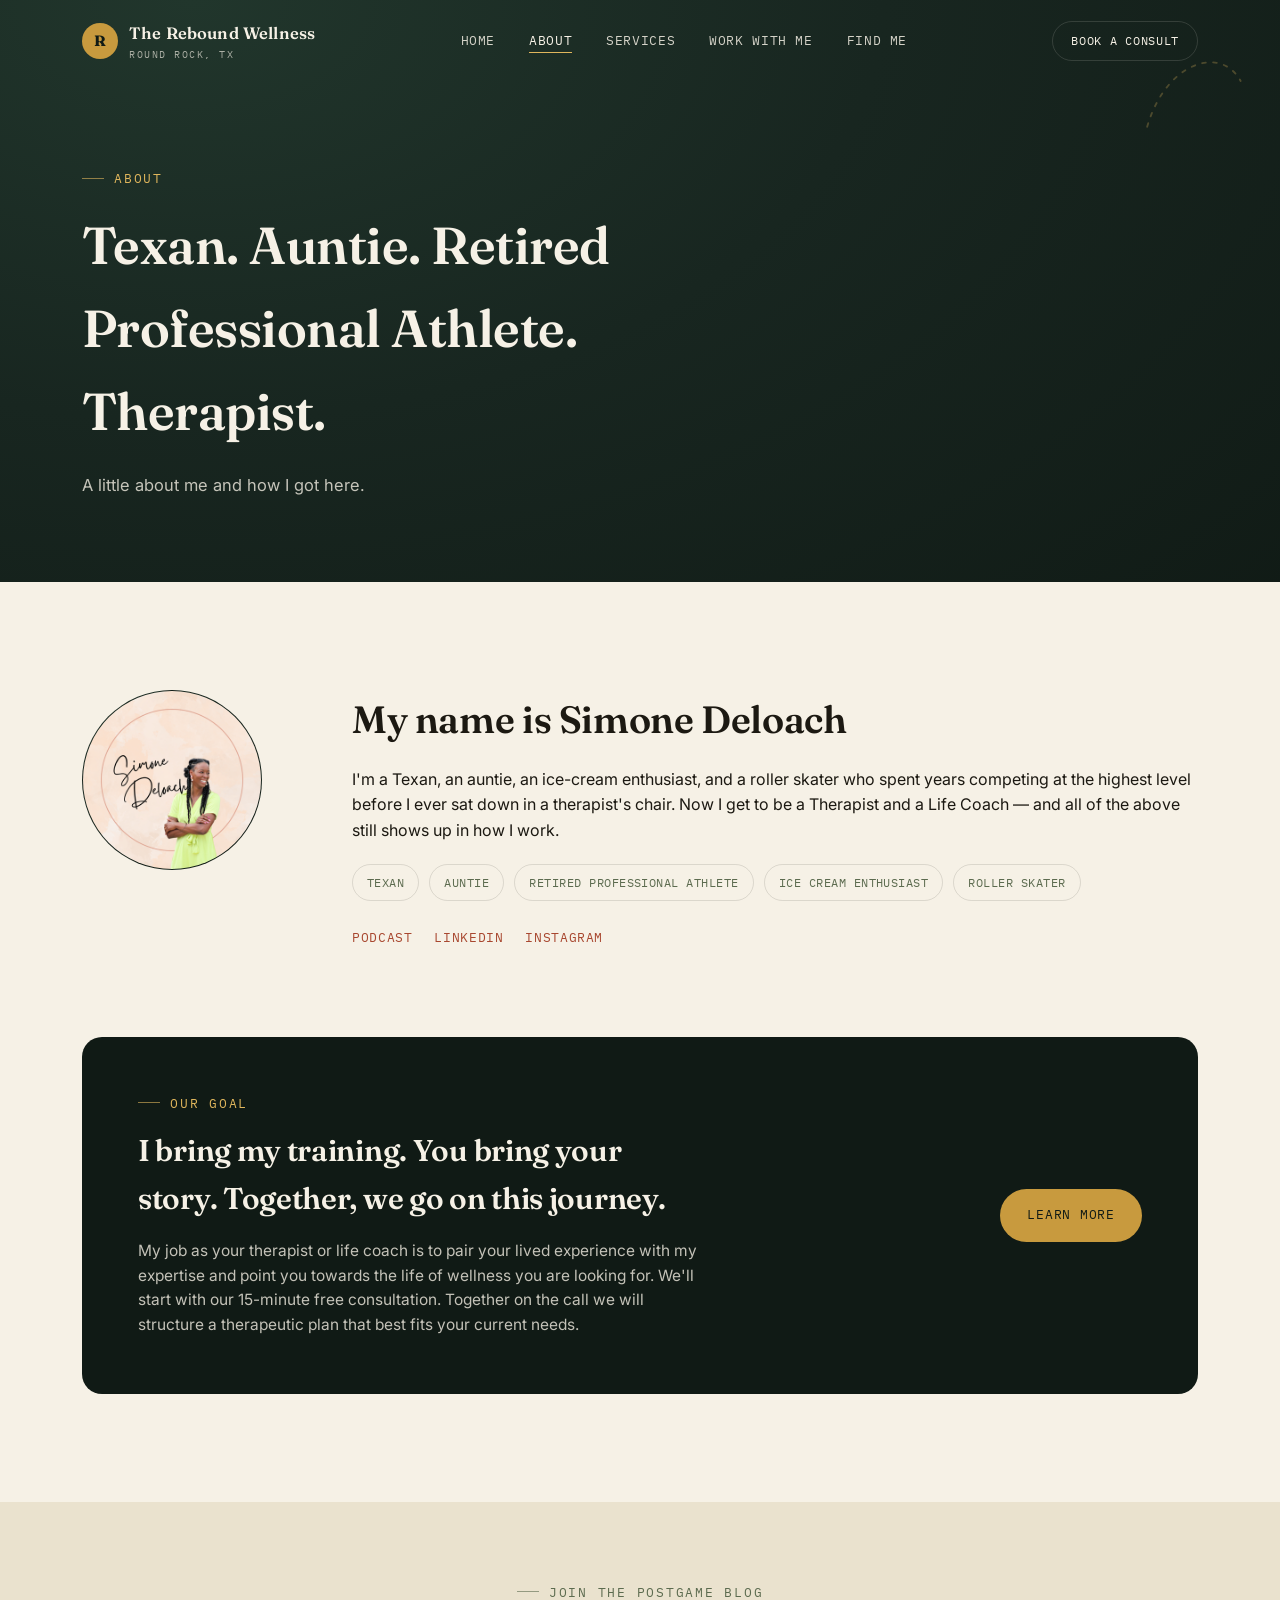
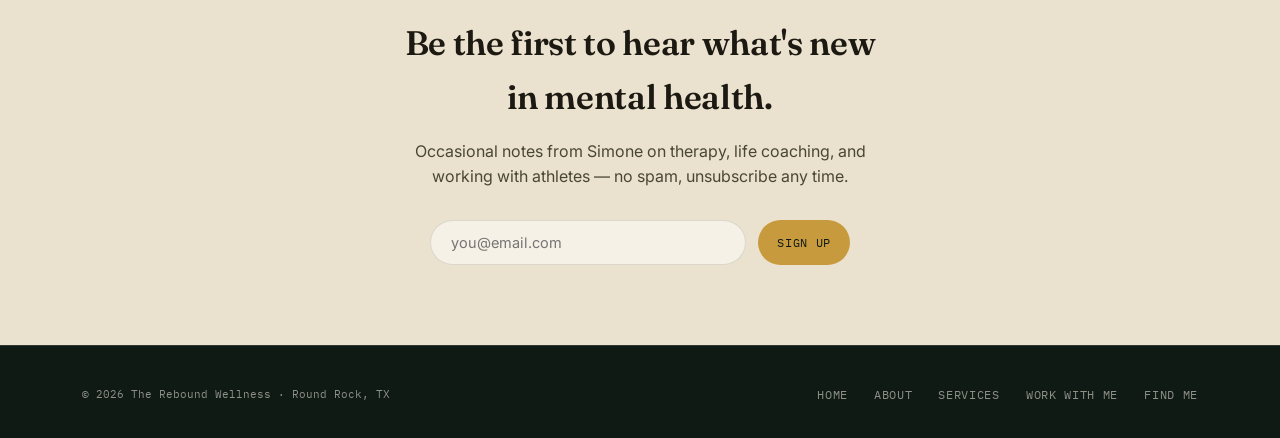
==== commit 2f7d3484: "Point goal panel closing sentence toward the free consult Co-Authored-By: Claude Sonnet 5 <noreply@a" ====
--- a/about.html
+++ b/about.html
@@ -79,7 +79,7 @@
         <div>
           <div class="eyebrow eyebrow--gold">Our Goal</div>
           <h3>I bring my training. You bring your story. Together, we go on this journey.</h3>
-          <p>My job as your therapist or life coach is to pair your lived experience with my expertise and point you towards the life of wellness you are looking for. With your willingness and the accountability we build into our work together, our goal is to equip you with tools and self-introspection to service you beyond our sessions.</p>
+          <p>My job as your therapist or life coach is to pair your lived experience with my expertise and point you towards the life of wellness you are looking for. We'll start with our 15-minute free consultation. Together on the call we will structure a therapeutic plan that best fits your current needs.</p>
         </div>
         <a href="services.html" class="btn btn--gold">Learn more</a>
       </div>
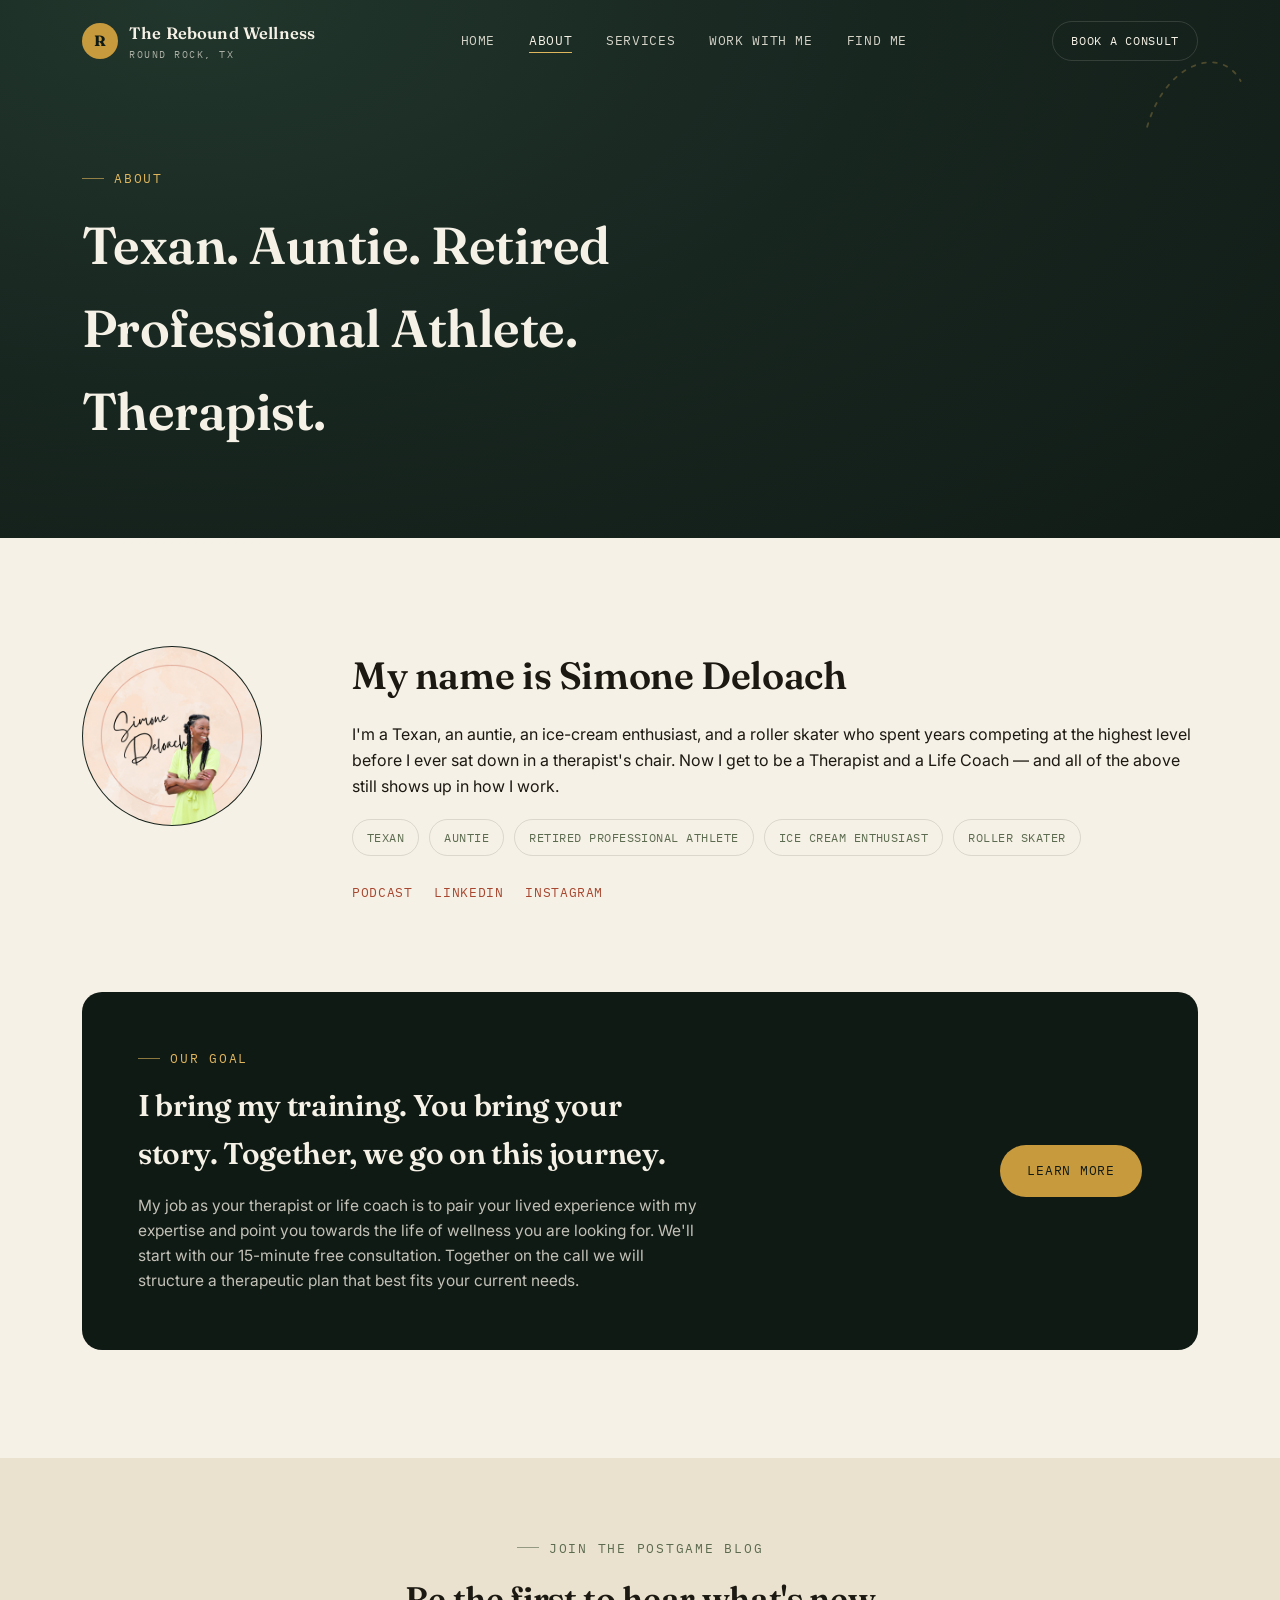
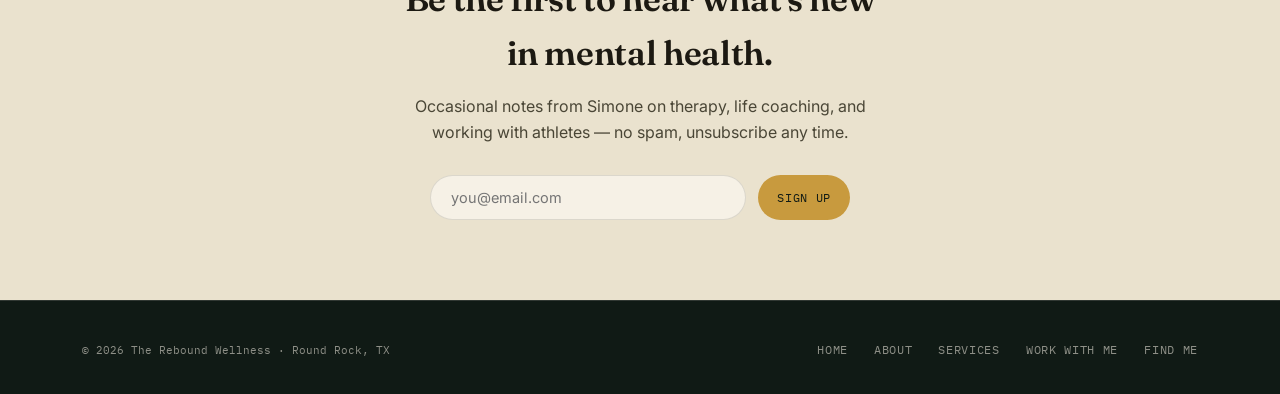
==== commit e6bda4ea: "Remove About page hero subtitle Co-Authored-By: Claude Sonnet 5 <noreply@anthropic.com>" ====
--- a/about.html
+++ b/about.html
@@ -48,7 +48,6 @@
   <div class="wrap">
     <div class="eyebrow eyebrow--gold">About</div>
     <h1>Texan. Auntie. Retired Professional Athlete. Therapist.</h1>
-    <p>A little about me and how I got here.</p>
   </div>
 </header>
 
--- a/styles.css
+++ b/styles.css
@@ -216,6 +216,12 @@
 .page-hero p{ margin-top:18px; max-width:480px; font-size:16.5px; color: rgba(246,241,230,0.78); }
 .page-hero__ctas{ margin-top:32px; display:flex; gap:16px; flex-wrap:wrap; }
 
+.page-hero__grid{ position:relative; z-index:2; display:grid; grid-template-columns: 1.15fr 0.85fr; gap:50px; align-items:center; }
+.page-hero__photo img{
+  width:100%; max-width:400px; height:auto; display:block;
+  border-radius:20px; border:1px solid var(--line-on-dark);
+}
+
 /* ---------- SECTION SHARED ---------- */
 section{ padding: 108px 0; }
 .section--tight{ padding: 84px 0; }
@@ -228,6 +234,10 @@
 
 /* ---------- JOURNEY / TIMELINE ---------- */
 .journey{ background: var(--bone); position:relative; }
+.journey__head{ display:grid; grid-template-columns: 1.1fr 0.9fr; gap:50px; align-items:center; margin-bottom:56px; }
+.journey__head .section-head{ margin-bottom:0; }
+.journey__photo{ position:relative; overflow:hidden; height:320px; border-radius:16px; border:1px solid var(--line-on-light); }
+.journey__photo img{ width:100%; height:100%; object-fit:cover; object-position: 50% 15%; display:block; }
 .timeline{ border-top: 1px solid var(--line-on-light); }
 .tl-item{
   display:grid; grid-template-columns: 130px 40px 1fr;
@@ -247,6 +257,10 @@
 .tl-item__title{ font-family: var(--font-display); font-size:21px; font-weight:600; margin-bottom:8px; }
 .tl-item__body{ color:#4a4636; max-width: 620px; font-size:15.5px; }
 
+/* ---------- ACTION PHOTO (full-bleed) ---------- */
+.action-photo{ position:relative; height: min(78vh, 640px); overflow:hidden; padding:0; }
+.action-photo img{ width:100%; height:100%; object-fit:cover; object-position: 50% 18%; display:block; }
+
 /* ---------- QUOTE ---------- */
 .quote-band{
   background: var(--court-deep); color: var(--bone);
@@ -268,6 +282,32 @@
   margin-top: 28px; font-family: var(--font-mono); font-size:12.5px; letter-spacing:0.08em;
   text-transform:uppercase; color: var(--gold-bright);
 }
+
+.quote-carousel{ position:relative; margin-top:8px; }
+.quote-viewport{ overflow:hidden; }
+.quote-track{ display:flex; transition: transform 0.5s cubic-bezier(.4,.1,.2,1); }
+.quote-slide{ flex:0 0 100%; min-width:0; padding:0 48px; }
+.quote-arrow{
+  position:absolute; top:50%; transform:translateY(-50%); z-index:2;
+  width:38px; height:38px; border-radius:50%;
+  border:1px solid var(--line-on-dark); background: var(--court-deep); color: var(--bone);
+  font-size:20px; line-height:1; cursor:pointer;
+  display:flex; align-items:center; justify-content:center;
+  transition: border-color .25s ease, color .25s ease;
+}
+.quote-arrow:hover{ border-color: var(--gold-bright); color: var(--gold-bright); }
+.quote-arrow--prev{ left:-6px; }
+.quote-arrow--next{ right:-6px; }
+.quote-arrow[hidden]{ display:none; }
+.quote-dots{ display:flex; justify-content:center; gap:9px; margin-top:30px; }
+.quote-dots[hidden]{ display:none; }
+.quote-dot{
+  width:7px; height:7px; padding:0; border-radius:50%; border:none;
+  background: rgba(246,241,230,0.3); cursor:pointer;
+  transition: background .25s ease, transform .25s ease;
+}
+.quote-dot:hover{ background: rgba(246,241,230,0.55); }
+.quote-dot.is-active{ background: var(--gold-bright); transform:scale(1.25); }
 
 /* ---------- SERVICES ---------- */
 .services{ background: var(--bone); }
@@ -301,6 +341,9 @@
 .spotlight__num{ font-family: var(--font-mono); font-size:15px; color: var(--gold); padding-top:6px; }
 .spotlight__body h3{ font-size:26px; margin-bottom:14px; }
 .spotlight__body p{ color:#4a4636; font-size:15.5px; max-width:640px; margin-bottom:16px; }
+.spotlight__title{ display:flex; align-items:center; gap:16px; flex-wrap:wrap; margin-bottom:14px; }
+.spotlight__title h3{ margin-bottom:0; }
+.spotlight__logo{ height:28px; width:auto; display:block; }
 
 /* ---------- NOTICE CARD (full Good Faith Estimate section) ---------- */
 .notice{ background: var(--bone); }
@@ -421,6 +464,11 @@
 @media (max-width: 940px){
   .hero__grid{ grid-template-columns: 1fr; }
   .hero__visual{ max-width: 380px; margin-top:20px; }
+  .journey__head{ grid-template-columns: 1fr; gap:28px; }
+  .journey__photo{ height: 280px; }
+  .page-hero__grid{ grid-template-columns: 1fr; }
+  .page-hero__photo{ margin-top:28px; }
+  .page-hero__photo img{ max-width: 320px; }
   .service-grid{ grid-template-columns: 1fr; }
   .contact__grid{ grid-template-columns: 1fr; gap:44px; }
   .nav__links, .nav__right .btn--ghost-dark{ display:none; }
@@ -434,6 +482,11 @@
 @media (max-width: 560px){
   .wrap{ padding:0 22px; }
   section{ padding: 78px 0; }
+  .journey__photo{ height: 220px; }
+  .quote-slide{ padding:0 30px; }
+  .quote-arrow{ width:32px; height:32px; font-size:17px; left:-2px; }
+  .quote-arrow--next{ right:-2px; left:auto; }
+  .action-photo{ height: 46vh; }
   .hero{ padding:150px 0 90px; }
   .page-hero{ padding:140px 0 64px; }
   .form-row{ grid-template-columns:1fr; }
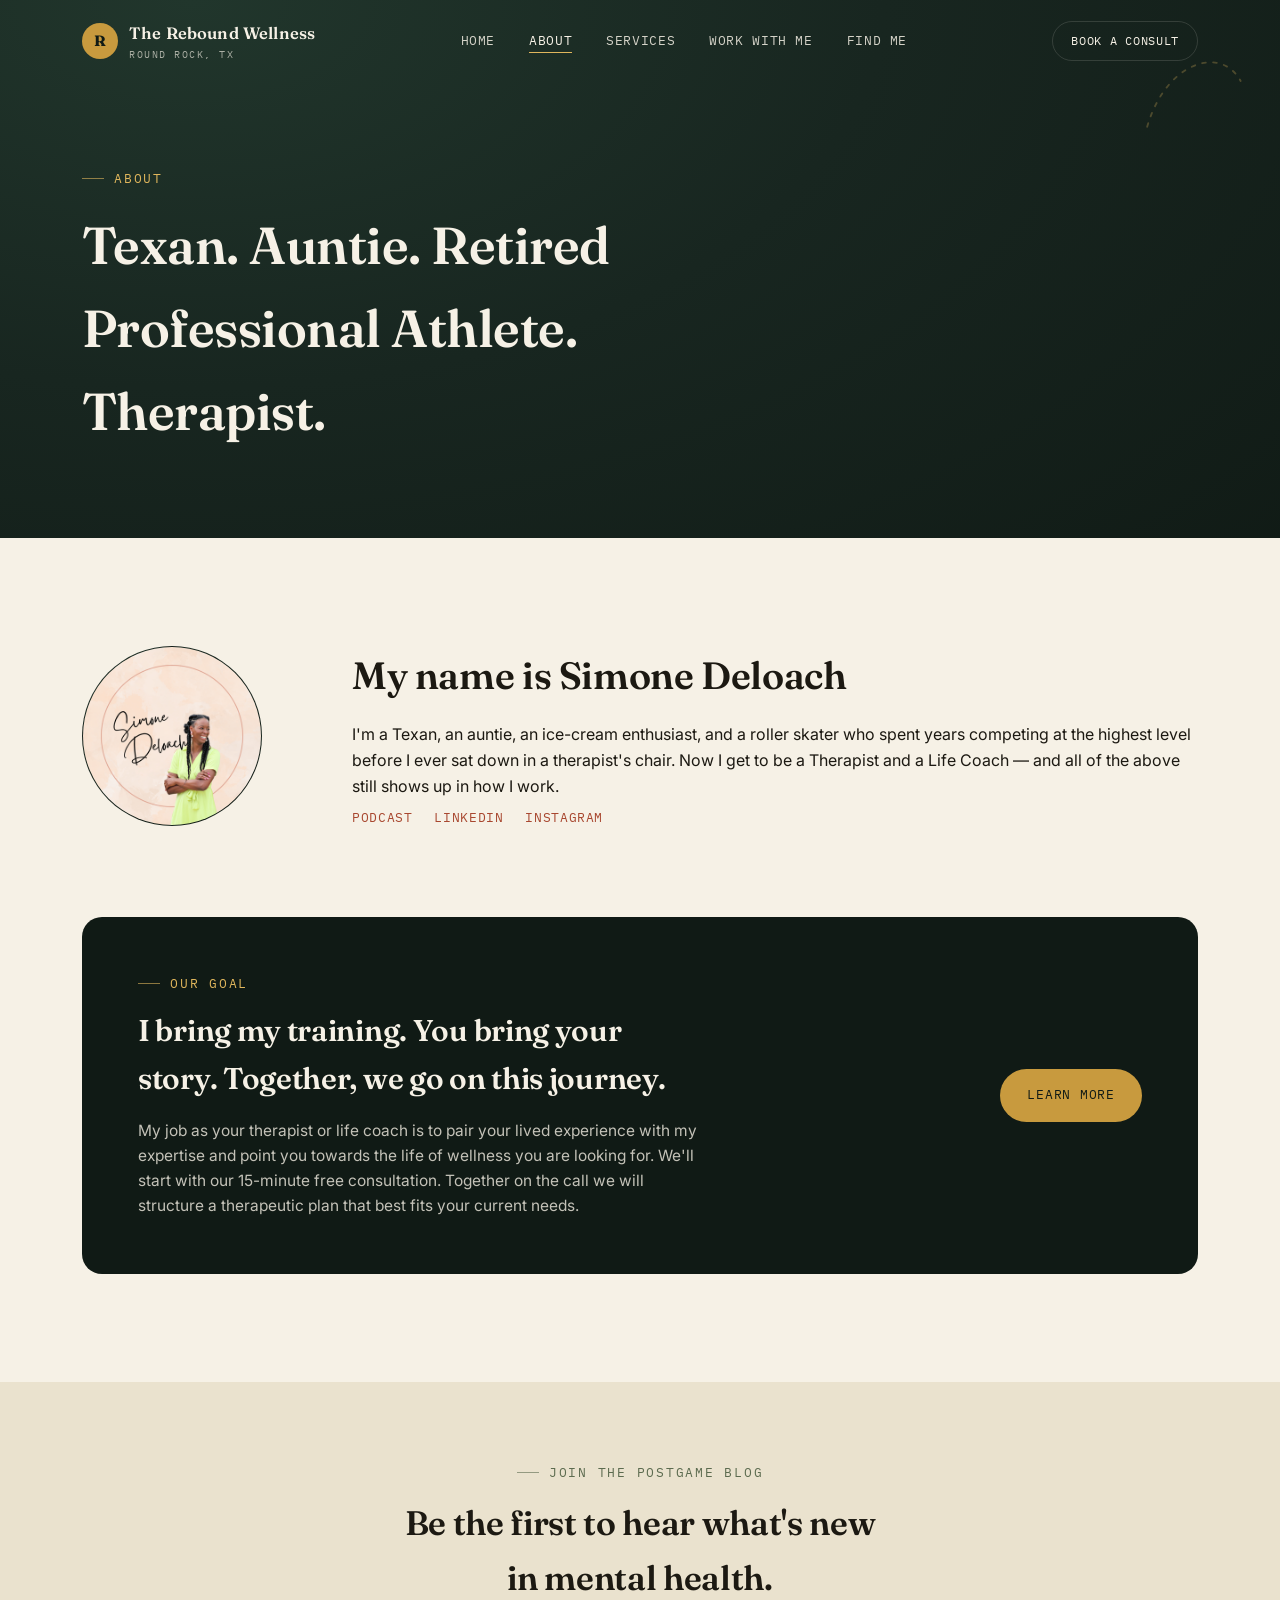
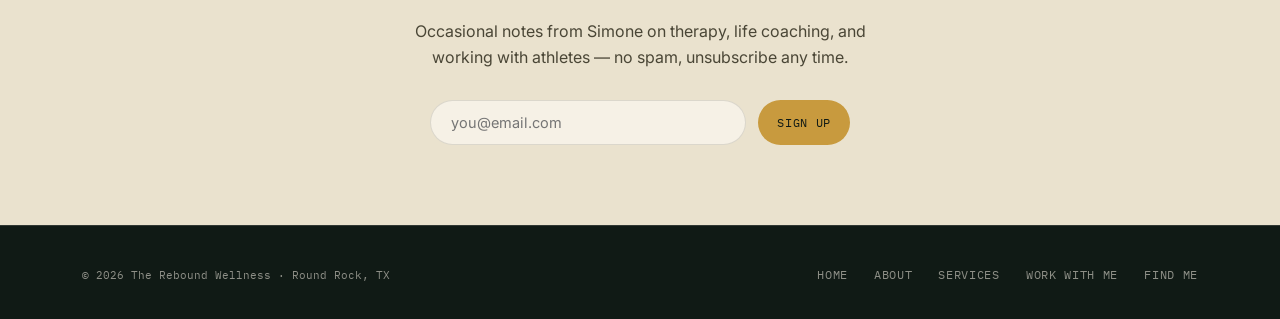
==== commit 1338c0f3: "Remove identity chip row from About page bio Co-Authored-By: Claude Sonnet 5 <noreply@anthropic.com>" ====
--- a/about.html
+++ b/about.html
@@ -57,13 +57,6 @@
     <div>
       <h2 class="bio__name">My name is Simone Deloach</h2>
       <p>I'm a Texan, an auntie, an ice-cream enthusiast, and a roller skater who spent years competing at the highest level before I ever sat down in a therapist's chair. Now I get to be a Therapist and a Life Coach — and all of the above still shows up in how I work.</p>
-      <div class="bio__chips">
-        <span class="bio__chip">Texan</span>
-        <span class="bio__chip">Auntie</span>
-        <span class="bio__chip">Retired Professional Athlete</span>
-        <span class="bio__chip">Ice cream enthusiast</span>
-        <span class="bio__chip">Roller skater</span>
-      </div>
       <div class="bio__social">
         <a href="https://podcasts.apple.com/us/podcast/postgame-with-simone/id1565043404" target="_blank" rel="noopener">Podcast</a>
         <a href="https://www.linkedin.com/in/simone-deloach-lmft-a-lcdc-1b134569/" target="_blank" rel="noopener">LinkedIn</a>
